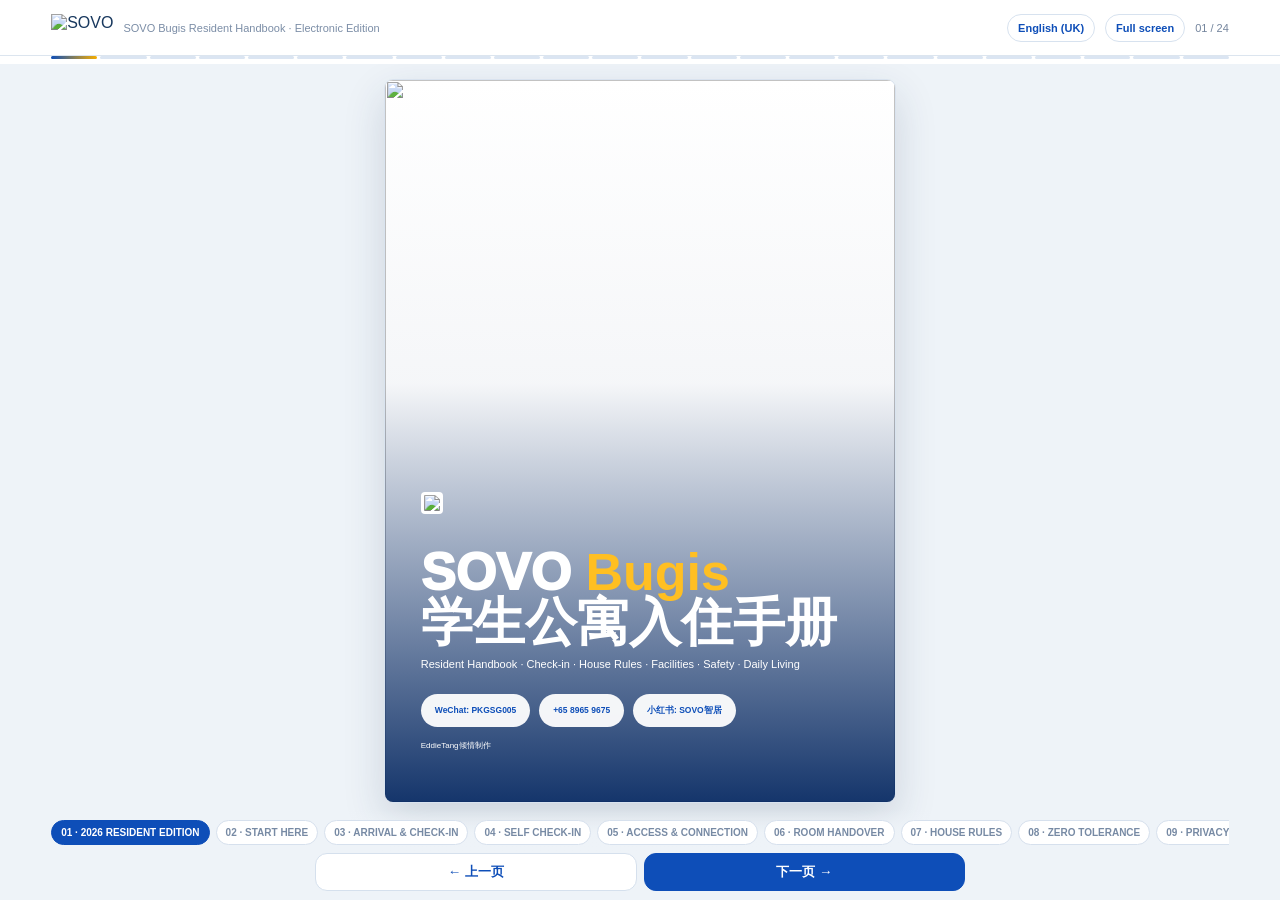
==== sovo-pdfstyle-v16/index.html @ aad9123a "Add PDF-style SOVO electronic handbook entry" ====
<!doctype html><html lang="zh-Hans"><head><meta charset="utf-8"><meta name="viewport" content="width=device-width,initial-scale=1,viewport-fit=cover,user-scalable=yes"><meta name="theme-color" content="#eef3f8"><title>SOVO Bugis Resident Handbook · Electronic Edition</title><link rel="stylesheet" href="./style.css"></head><body><div class="app"><div class="top"><img class="brandimg" src="https://raw.githubusercontent.com/Limpeh-sg/11111111/main/sovo-v13/assets/logo.webp" alt="SOVO"><div class="doc">SOVO Bugis Resident Handbook · Electronic Edition</div><div class="spacer"></div><button class="btn" id="lang">English (UK)</button><button class="btn" id="full">Full screen</button><div class="count" id="count">01 / 24</div></div><div class="progress" id="progress"></div><main class="reader"><section class="page" id="page"></section></main><div class="bottom"><div class="thumbs" id="thumbs"></div><div class="nav"><button id="prev">← 上一页</button><button class="next" id="next">下一页 →</button></div></div></div><script src="./pages.js"></script><script src="./app.js"></script></body></html>
---- sovo-pdfstyle-v16/style.css ----
:root{--blue:#0e4eb8;--deep:#073d96;--yellow:#f6ad00;--ink:#18385e;--muted:#70829b;--line:#d9e4f2;--bg:#eef3f8;--red:#d93030;--teal:#18a79c}*{box-sizing:border-box}html,body{margin:0;height:100%;font-family:-apple-system,BlinkMacSystemFont,"Segoe UI","PingFang SC","Microsoft YaHei",Arial,sans-serif;background:var(--bg);color:var(--ink);overflow:hidden}.app{height:100dvh;display:flex;flex-direction:column}.top{height:56px;background:#fff;border-bottom:1px solid #dce5ef;display:flex;align-items:center;gap:10px;padding:8px 12px;z-index:20}.brandimg{height:28px;width:auto}.doc{font-size:11px;color:#7b8da6;white-space:nowrap;overflow:hidden;text-overflow:ellipsis}.spacer{flex:1}.btn{border:1px solid #d7e2ef;background:#fff;color:var(--blue);border-radius:999px;padding:7px 10px;font-size:11px;font-weight:800}.count{font-size:11px;color:#74859d}.progress{height:8px;background:#fff;display:grid;grid-template-columns:repeat(24,1fr);gap:3px;padding:0 12px 5px}.seg{height:3px;border-radius:99px;background:#dbe5f2;overflow:hidden;cursor:pointer}.seg i{display:block;height:100%;width:0;background:linear-gradient(90deg,var(--blue),var(--yellow))}.seg.done i,.seg.active i{width:100%}.reader{flex:1;display:flex;align-items:center;justify-content:center;overflow:hidden;padding:10px 8px 92px}.page{height:min(calc(100dvh - 176px),900px);aspect-ratio:210/297;background:#fff;border-radius:9px;border:1px solid #d9e3ef;box-shadow:0 16px 42px rgba(31,57,90,.16);position:relative;overflow:hidden;display:flex;flex-direction:column;padding:6.5% 7% 5.2%}.watermark{position:absolute;left:50%;top:52%;transform:translate(-50%,-50%) rotate(-22deg);font-size:clamp(30px,6vw,62px);font-weight:950;color:#0e4eb80a;white-space:nowrap;pointer-events:none}.head{display:flex;justify-content:space-between;align-items:flex-start;gap:10px}.logo{height:20px;width:auto;object-fit:contain}.group{font-size:clamp(5px,.8vw,8px);text-align:right;line-height:1.25;font-weight:800;color:#6e8198}.kicker{margin-top:5.8%;font-size:clamp(5.5px,.85vw,8.5px);font-weight:900;letter-spacing:.09em;color:#7a90ad}.title{font-size:clamp(16px,2.8vw,29px);line-height:1.03;margin:1.6% 0 .9%;font-weight:950;color:var(--blue);letter-spacing:-.03em}.sub{font-size:clamp(6.4px,1.1vw,10.5px);line-height:1.45;color:#44627f;margin-bottom:3.3%}.body{position:relative;z-index:2;flex:1;min-height:0}.grid{display:grid;grid-template-columns:repeat(2,minmax(0,1fr));gap:2.3%}.card{border:1px solid var(--line);border-radius:9px;background:#fff;padding:4.1%;box-shadow:0 2px 7px rgba(27,65,109,.04)}.card:nth-child(3n+2){background:#fff8e8;border-color:#efd69b}.card h3{font-size:clamp(6.2px,1.05vw,10px);line-height:1.25;color:var(--blue);margin:0 0 3px;font-weight:900}.card p{font-size:clamp(5.2px,.9vw,8.5px);line-height:1.45;color:#405f7f;margin:0}.accent{display:flex;align-items:flex-end;gap:10px;margin-bottom:3.5%;background:#f2f7fe;border:1px solid #d9e7f7;border-radius:10px;padding:4%}.accent .big{font-size:clamp(25px,5vw,52px);line-height:.88;color:var(--yellow);font-weight:950;letter-spacing:-.05em}.accent .lab{font-size:clamp(5px,.9vw,8.5px);line-height:1.35;color:#526d8c;font-weight:800}.dangerbox{background:linear-gradient(135deg,#d92f2f,#ad1818);border-radius:10px;color:#fff;padding:4.2%;margin-bottom:3.5%}.dangerbox .big{font-size:clamp(24px,5vw,50px);font-weight:950;line-height:.9}.dangerbox p{font-size:clamp(5.5px,1vw,9px);line-height:1.4;margin:5px 0 0}.steps{display:grid;gap:1.5%}.step{display:grid;grid-template-columns:9% 1fr;gap:3%;align-items:start;padding:2.3% 0;border-bottom:1px solid #e1e9f3}.num{width:100%;aspect-ratio:1;border-radius:50%;background:var(--blue);color:#fff;display:grid;place-items:center;font-weight:950;font-size:clamp(7px,1.2vw,11px)}.step h3{font-size:clamp(6.2px,1.05vw,10px);margin:0 0 2px;color:var(--blue)}.step p{font-size:clamp(5.2px,.9vw,8.4px);margin:0;line-height:1.42;color:#415f7d}.photo{float:right;width:40%;margin:0 0 3% 4%;border-radius:10px;overflow:hidden;border:1px solid #d8e3ef}.photo img{width:100%;display:block}.table{grid-template-columns:1fr}.table .card{display:grid;grid-template-columns:24% 1fr;gap:4%;min-height:0}.maint{grid-template-columns:repeat(4,1fr)}.maint .card{background:var(--blue);border-color:var(--blue)}.maint .card h3,.maint .card p{color:#fff}.foot{margin-top:auto;border-top:1px solid #e2e9f2;padding-top:2%;display:flex;justify-content:space-between;align-items:center;font-size:clamp(4.8px,.75vw,7px);color:#91a0b3}.foot b{color:#7b8ea7}.cover{padding:0;background:#fff}.coverimg{position:absolute;inset:0}.coverimg img{width:100%;height:100%;object-fit:cover}.coveroverlay{position:absolute;inset:0;background:linear-gradient(180deg,rgba(255,255,255,.04),rgba(3,36,91,.04) 42%,rgba(3,38,96,.93) 100%)}.covercontent{position:absolute;left:7%;right:7%;bottom:7%;color:#fff}.ctitle{font-size:clamp(28px,5vw,52px);font-weight:950;line-height:.95}.ctitle b{color:#ffbf22}.csub{margin-top:2%;font-size:clamp(7px,1.2vw,11px);line-height:1.5}.covercontact{margin-top:5%;display:flex;gap:2%;flex-wrap:wrap}.covercontact span{border-radius:99px;background:rgba(255,255,255,.94);color:var(--blue);padding:2.4% 3.2%;font-size:clamp(5px,.9vw,8.5px);font-weight:850}.bottom{position:absolute;left:0;right:0;bottom:0;z-index:30;padding:7px 12px calc(9px + env(safe-area-inset-bottom));background:linear-gradient(180deg,transparent,rgba(238,243,248,.98) 28%)}.thumbs{display:flex;gap:6px;overflow-x:auto;scrollbar-width:none;padding:4px 0 8px}.thumbs::-webkit-scrollbar{display:none}.thumb{white-space:nowrap;border:1px solid #d6e0ed;background:#fff;color:#778aa4;border-radius:99px;padding:6px 9px;font-size:10px;font-weight:780}.thumb.active{background:var(--blue);color:#fff;border-color:var(--blue)}.nav{display:flex;gap:7px;max-width:650px;margin:auto}.nav button{flex:1;border:1px solid #d5e0ed;background:#fff;color:var(--blue);border-radius:12px;padding:9px;font-weight:850}.nav .next{background:var(--blue);color:#fff;border-color:var(--blue)}@media(max-width:520px){.doc{display:none}.page{width:calc(100vw - 8px);height:auto;min-height:calc(100dvh - 168px);aspect-ratio:210/297}.reader{padding-left:4px;padding-right:4px}.title{font-size:clamp(17px,6vw,25px)}.sub{font-size:clamp(7px,2.4vw,10px)}.card h3{font-size:clamp(7px,2.25vw,10px)}.card p{font-size:clamp(6px,1.9vw,8.5px)}.grid{gap:1.6%}.card{padding:3.6%;border-radius:7px}}@media(min-width:900px){.top,.progress{padding-left:4vw;padding-right:4vw}.bottom{padding-left:4vw;padding-right:4vw}}
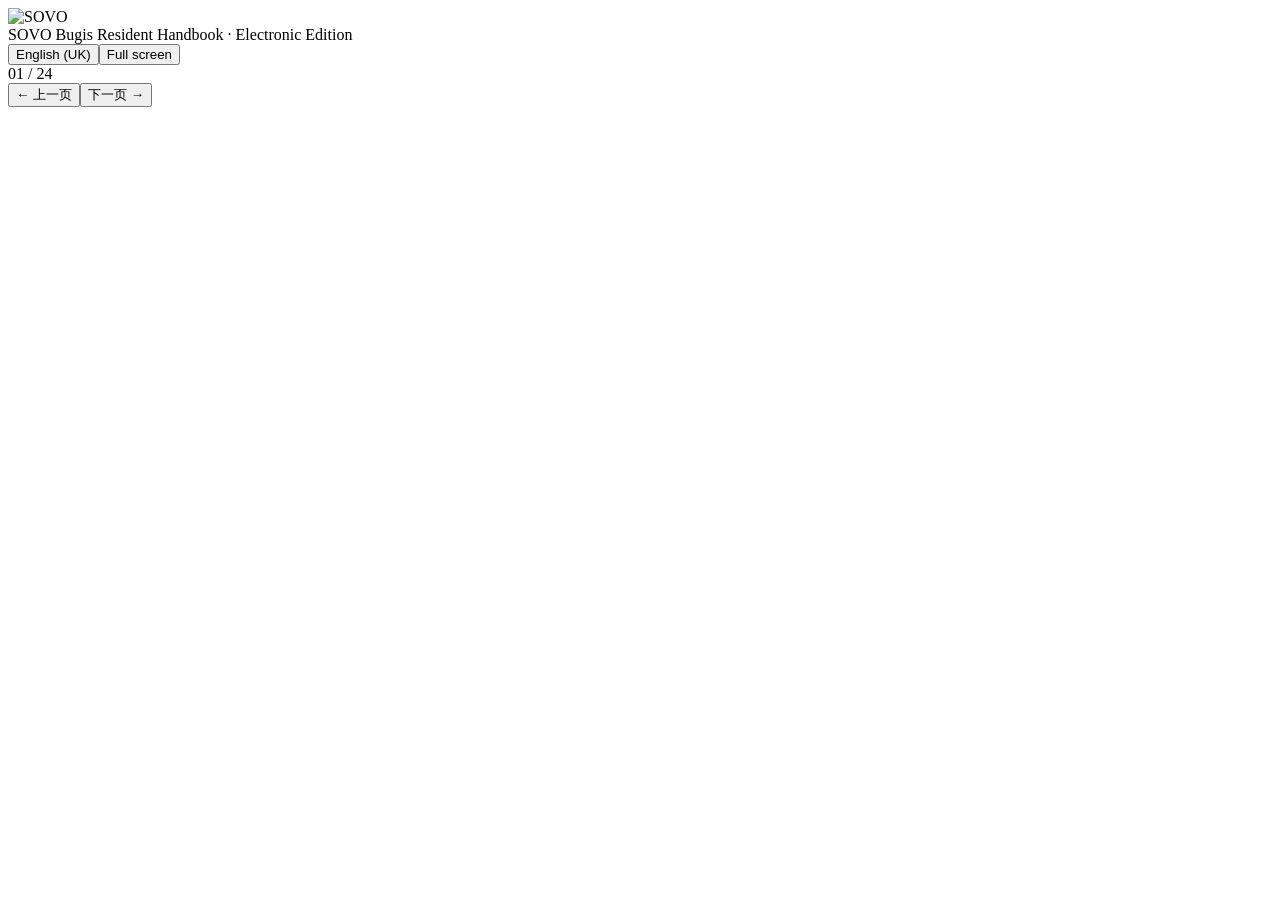
==== commit bfc25706: "Use absolute public assets for Vercel import" ====
--- a/sovo-pdfstyle-v16/index.html
+++ b/sovo-pdfstyle-v16/index.html
@@ -1 +1 @@
-<!doctype html><html lang="zh-Hans"><head><meta charset="utf-8"><meta name="viewport" content="width=device-width,initial-scale=1,viewport-fit=cover,user-scalable=yes"><meta name="theme-color" content="#eef3f8"><title>SOVO Bugis Resident Handbook · Electronic Edition</title><link rel="stylesheet" href="./style.css"></head><body><div class="app"><div class="top"><img class="brandimg" src="https://raw.githubusercontent.com/Limpeh-sg/11111111/main/sovo-v13/assets/logo.webp" alt="SOVO"><div class="doc">SOVO Bugis Resident Handbook · Electronic Edition</div><div class="spacer"></div><button class="btn" id="lang">English (UK)</button><button class="btn" id="full">Full screen</button><div class="count" id="count">01 / 24</div></div><div class="progress" id="progress"></div><main class="reader"><section class="page" id="page"></section></main><div class="bottom"><div class="thumbs" id="thumbs"></div><div class="nav"><button id="prev">← 上一页</button><button class="next" id="next">下一页 →</button></div></div></div><script src="./pages.js"></script><script src="./app.js"></script></body></html>+<!doctype html><html lang="zh-Hans"><head><meta charset="utf-8"><meta name="viewport" content="width=device-width,initial-scale=1,viewport-fit=cover,user-scalable=yes"><meta name="theme-color" content="#eef3f8"><title>SOVO Bugis Resident Handbook · Electronic Edition</title><link rel="stylesheet" href="https://raw.githubusercontent.com/Limpeh-sg/11111111/main/sovo-pdfstyle-v16/style.css"></head><body><div class="app"><div class="top"><img class="brandimg" src="https://raw.githubusercontent.com/Limpeh-sg/11111111/main/sovo-v13/assets/logo.webp" alt="SOVO"><div class="doc">SOVO Bugis Resident Handbook · Electronic Edition</div><div class="spacer"></div><button class="btn" id="lang">English (UK)</button><button class="btn" id="full">Full screen</button><div class="count" id="count">01 / 24</div></div><div class="progress" id="progress"></div><main class="reader"><section class="page" id="page"></section></main><div class="bottom"><div class="thumbs" id="thumbs"></div><div class="nav"><button id="prev">← 上一页</button><button class="next" id="next">下一页 →</button></div></div></div><script src="https://raw.githubusercontent.com/Limpeh-sg/11111111/main/sovo-pdfstyle-v16/pages.js"></script><script src="https://raw.githubusercontent.com/Limpeh-sg/11111111/main/sovo-pdfstyle-v16/app.js"></script></body></html>
